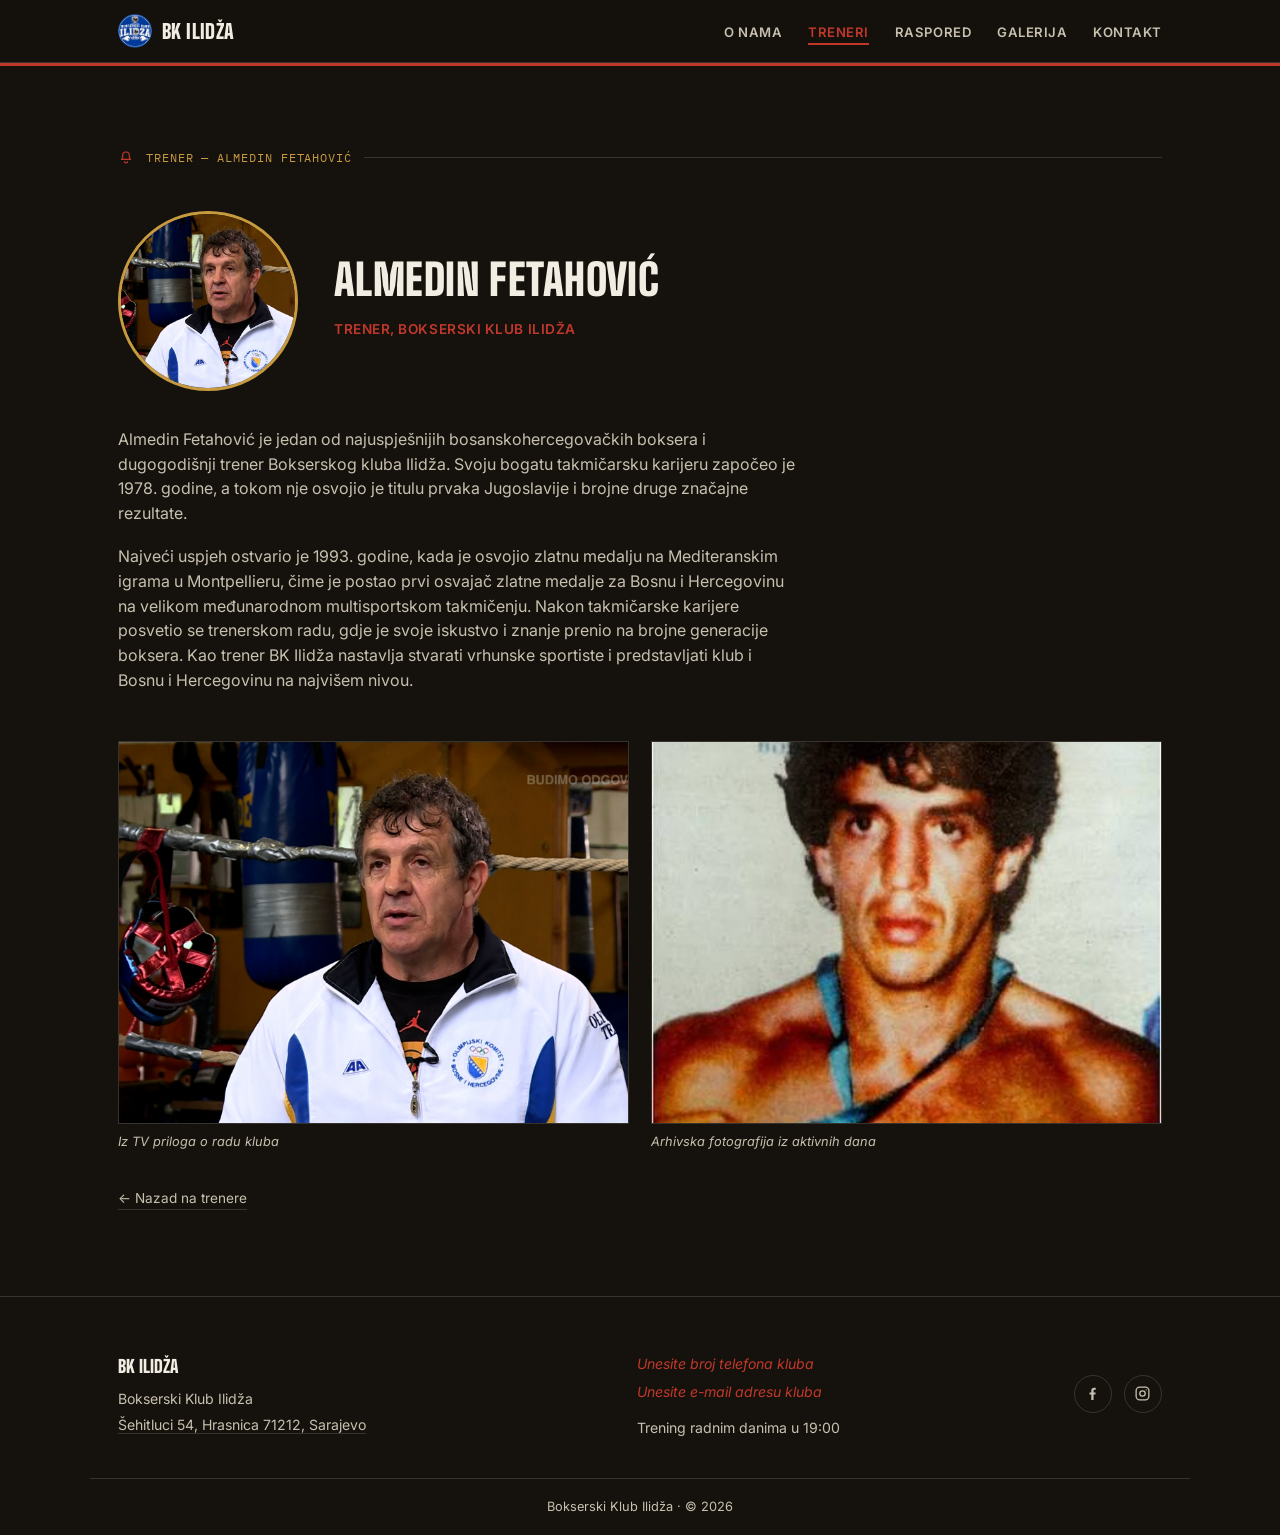
==== almedin-fetahovic.html @ ea3ffb69 "OK" ====
<!DOCTYPE html>
<html lang="bs">
<head>
<meta charset="UTF-8">
<meta name="viewport" content="width=device-width, initial-scale=1.0">
<title>Almedin Fetahović — Trener — Bokserski Klub Ilidža</title>
<meta name="description" content="Biografija trenera Almedina Fetahovića, Bokserski Klub Ilidža.">
<meta property="og:title" content="Almedin Fetahović — Trener — Bokserski Klub Ilidža">
<meta property="og:description" content="Biografija trenera Almedina Fetahovića, Bokserski Klub Ilidža.">
<meta property="og:type" content="website">
<meta name="theme-color" content="#15120d">
<link rel="icon" type="image/png" href="logo.png">
<link rel="apple-touch-icon" href="logo.png">
<link rel="preconnect" href="https://fonts.googleapis.com">
<link href="https://fonts.googleapis.com/css2?family=Big+Shoulders+Display:wght@500;700;900&family=Inter:wght@400;500;600;700&family=IBM+Plex+Mono:wght@500;600&display=swap" rel="stylesheet">
<link rel="stylesheet" href="styles.css">
</head>
<body>
<header>
  <div class="navbar">
    <a href="index.html" class="brand"><span class="dot"><img src="logo.png" alt="BK Ilidža logo"></span>BK Ilidža</a>
    <button class="nav-toggle" id="navToggle" aria-label="Otvori meni">MENI</button>
    <nav>
      <ul id="navList">
        <li><a href="o-nama.html">O nama</a></li>
        <li><a href="treneri.html" class="active">Treneri</a></li>
        <li><a href="raspored.html">Raspored</a></li>
        <li><a href="galerija.html">Galerija</a></li>
        <li><a href="kontakt.html">Kontakt</a></li>
      </ul>
    </nav>
  </div>
</header>
<section id="almedin">
  <div class="wrap">
    <div class="round-label mono"><svg viewBox="0 0 24 24" fill="none" stroke="currentColor" stroke-width="1.8"><path d="M12 3a5 5 0 00-5 5v2.5l-1.5 3.5h13l-1.5-3.5V8a5 5 0 00-5-5z"/><path d="M9.5 17a2.5 2.5 0 005 0"/></svg>Trener — Almedin Fetahović</div>
    <div class="bio-header">
      <div class="bio-photo"><img src="Mico1.jpg" alt="Almedin Fetahović"></div>
      <div>
        <h2 class="section-title" style="margin-bottom:6px;">Almedin Fetahović</h2>
        <span class="coach-role">Trener, Bokserski Klub Ilidža</span>
      </div>
    </div>
    <div class="bio-body">
      <p>
        Almedin Fetahović je jedan od najuspješnijih bosanskohercegovačkih boksera
         i dugogodišnji trener Bokserskog kluba Ilidža. Svoju bogatu takmičarsku karijeru 
         započeo je 1978. godine, a tokom nje osvojio je titulu prvaka Jugoslavije i brojne 
         druge značajne rezultate.
      </p>
      <p>
        Najveći uspjeh ostvario je 1993. godine, 
        kada je osvojio zlatnu medalju na Mediteranskim 
        igrama u Montpellieru, čime je postao prvi osvajač
         zlatne medalje za Bosnu i Hercegovinu na velikom međunarodnom
          multisportskom takmičenju. Nakon takmičarske karijere posvetio 
          se trenerskom radu, gdje je svoje iskustvo i znanje prenio na 
          brojne generacije boksera. Kao trener BK Ilidža nastavlja stvarati
           vrhunske sportiste i predstavljati klub i Bosnu i Hercegovinu na najvišem nivou.
      </p>
    </div>
    <div class="bio-gallery">
      <figure>
        <img src="Mico1.jpg" alt="Almedin Fetahović u sali, iz TV priloga o radu kluba">
        <figcaption>Iz TV priloga o radu kluba</figcaption>
      </figure>
      <figure>
        <img src="mico2.jpg" alt="Almedin Fetahović — arhivska fotografija iz aktivnih takmičarskih dana">
        <figcaption>Arhivska fotografija iz aktivnih dana</figcaption>
      </figure>
    </div>
    <a href="treneri.html" class="back-link">← Nazad na trenere</a>
  </div>
</section>
<footer>
  <div class="wrap footer-inner">
    <div class="footer-col">
      <div class="footer-brand">BK Ilidža</div>
      <p>Bokserski Klub Ilidža</p>
      <p><a href="https://www.google.com/maps/place//data=!4m2!3m1!1s0x4758b60db01014b9:0xf032501351ce068c?sa=X&amp;ved=1t:8290&amp;ictx=111" target="_blank" rel="noopener">Šehitluci 54, Hrasnica 71212, Sarajevo</a></p>
    </div>
    <div class="footer-col footer-contact">
      <span class="fill">Unesite broj telefona kluba</span>
      <span class="fill">Unesite e-mail adresu kluba</span>
      <p style="margin-top:8px;">Trening radnim danima u 19:00</p>
    </div>
    <div class="footer-col">
      <div class="social-row">
        <a href="#" class="fill" title="Facebook — unesite link stranice kluba" aria-label="Facebook">
          <svg viewBox="0 0 24 24" fill="currentColor"><path d="M13.5 21v-7.5H16l.5-3H13.5V8.3c0-.9.3-1.5 1.6-1.5H16.6V4.2C16.3 4.1 15.3 4 14.2 4c-2.3 0-3.9 1.4-3.9 4v2.5H7.8v3h2.5V21h3.2z"/></svg>
        </a>
        <a href="#" class="fill" title="Instagram — unesite link stranice kluba" aria-label="Instagram">
          <svg viewBox="0 0 24 24" fill="none" stroke="currentColor" stroke-width="1.8"><rect x="3" y="3" width="18" height="18" rx="5"/><circle cx="12" cy="12" r="3.8"/><circle cx="17.2" cy="6.8" r="0.9" fill="currentColor" stroke="none"/></svg>
        </a>
      </div>
    </div>
  </div>
  <div class="wrap footer-bottom">Bokserski Klub Ilidža · © <span class="year">2026</span></div>
</footer>
<a href="kontakt.html" class="float-cta" id="floatCta">
  <svg viewBox="0 0 24 24" fill="none" stroke="currentColor" stroke-width="2"><path d="M12 21s-7-6.4-7-11.2A7 7 0 0112 3a7 7 0 017 6.8C19 14.6 12 21 12 21z"/><circle cx="12" cy="9.5" r="2.3"/></svg>
  Dođi na trening
</a>
<script src="common.js"></script>
</body>
</html>
---- styles.css ----
:root{
  --canvas:#15120d;
  --canvas-2:#221d17;
  --ink:#f2ede2;
  --ink-soft:#c7c0af;
  --red:#c1382b;
  --red-deep:#8f261c;
  --gold:#c79a3f;
  --line:rgba(255,255,255,0.14);
  --white:#faf9f6;
  --radius:2px;
}

*{box-sizing:border-box;}
html{scroll-behavior:smooth;}
@media (prefers-reduced-motion: reduce){
  html{scroll-behavior:auto;}
  *{animation-duration:0.001ms !important; transition-duration:0.001ms !important;}
}

body{
  margin:0;
  background:var(--canvas);
  color:var(--ink);
  font-family:'Inter',sans-serif;
  line-height:1.55;
  -webkit-font-smoothing:antialiased;
}

h1,h2,h3{
  font-family:'Big Shoulders Display',sans-serif;
  font-weight:900;
  text-transform:uppercase;
  letter-spacing:0.01em;
  margin:0;
  color:var(--ink);
}

.mono{
  font-family:'IBM Plex Mono',monospace;
  letter-spacing:0.08em;
  text-transform:uppercase;
  font-size:0.72rem;
}

a{color:inherit;}

.wrap{
  max-width:1100px;
  margin:0 auto;
  padding:0 28px;
}

/* ---------- NAV ---------- */
header{
  position:sticky;
  top:0;
  z-index:50;
  background:rgba(21,18,13,0.9);
  backdrop-filter:blur(8px);
  border-bottom:1px solid var(--line);
  box-shadow:0 3px 0 0 var(--red);
}
.navbar{
  display:flex;
  align-items:center;
  justify-content:space-between;
  padding:14px 28px;
  max-width:1100px;
  margin:0 auto;
}
.brand{
  font-family:'Big Shoulders Display',sans-serif;
  font-weight:900;
  font-size:1.25rem;
  text-transform:uppercase;
  letter-spacing:0.02em;
  display:flex;
  align-items:center;
  gap:10px;
  text-decoration:none;
  color:var(--ink);
  transition:color .2s ease;
}
.brand:hover, .brand:focus-visible{color:var(--red);}
.brand .dot{
  width:34px;height:34px;
  display:inline-flex;
  align-items:center;
  justify-content:center;
  flex-shrink:0;
}
.brand .dot img{width:100%;height:100%;object-fit:cover;border-radius:50%;}
nav ul{
  list-style:none;
  display:flex;
  gap:26px;
  margin:0;padding:0;
}
nav a{
  text-decoration:none;
  font-size:0.82rem;
  font-weight:600;
  text-transform:uppercase;
  letter-spacing:0.04em;
  color:var(--ink-soft);
  border-bottom:2px solid transparent;
  padding-bottom:3px;
  transition:border-color .2s ease, color .2s ease;
}
nav a:hover, nav a:focus-visible, nav a.active{
  color:var(--red);
  border-color:var(--red);
}
.nav-toggle{display:none;}

@media (max-width:760px){
  nav ul{
    position:fixed;
    top:62px; left:0; right:0;
    background:var(--canvas);
    flex-direction:column;
    gap:0;
    border-bottom:1px solid var(--line);
    max-height:0;
    overflow:hidden;
    transition:max-height .3s ease;
  }
  nav ul.open{max-height:400px;}
  nav a{
    display:block;
    padding:14px 28px;
    border-bottom:1px solid var(--line);
  }
  .nav-toggle{
    display:block;
    background:none;border:1px solid var(--ink-soft);
    color:var(--ink);
    padding:8px 12px;
    font-family:'IBM Plex Mono',monospace;
    cursor:pointer;
  }
}

/* ---------- HERO PHOTO ZONE (hero + upoznaj klub share one continuous photo/fade) ---------- */
.hero-photo-zone{
  position:relative;
  overflow:hidden;
  background:#0d0b09 url('strana3.jpg') center 22%/cover no-repeat;
}
.hero-photo-zone::before{
  content:"";
  position:absolute;
  inset:0;
  background:
    linear-gradient(180deg, rgba(9,8,6,0.55) 0%, rgba(9,8,6,0.85) 32%, rgba(13,11,9,0.97) 58%, var(--canvas) 80%),
    radial-gradient(ellipse at 50% 15%, rgba(193,56,43,0.10), transparent 55%);
  pointer-events:none;
}
.hero-photo-zone::after{
  content:"";
  position:absolute;
  inset:0;
  background:
    repeating-linear-gradient(
      transparent, transparent 38px,
      rgba(255,255,255,0.02) 39px, rgba(255,255,255,0.02) 40px
    );
  pointer-events:none;
}
.hero-photo-zone > section{position:relative; z-index:1; border-bottom:none;}

/* ---------- HERO ---------- */
.hero{
  padding:130px 0 60px;
}
.hero-inner{position:relative; z-index:1;}
.hero-grid{
  max-width:720px;
  margin:0 auto;
  text-align:center;
}
.eyebrow{
  color:var(--red);
  font-weight:600;
  margin-bottom:22px;
}
.hero h1{
  font-size:clamp(2.4rem, 5.4vw, 4.4rem);
  line-height:0.98;
}
.hero h1 span{color:var(--red);}
.hero-sub{
  max-width:480px;
  margin:26px auto 0;
  font-size:1.05rem;
  color:var(--ink-soft);
}
.hero-actions{
  margin-top:38px;
  display:flex;
  gap:16px;
  flex-wrap:wrap;
  justify-content:center;
}
.btn{
  display:inline-block;
  padding:14px 26px;
  text-decoration:none;
  font-weight:600;
  font-size:0.85rem;
  text-transform:uppercase;
  letter-spacing:0.04em;
  border-radius:var(--radius);
  transition:transform .15s ease, background .2s ease;
}
.btn:hover{transform:translateY(-2px);}
.btn-primary{background:var(--red); color:var(--white);}
.btn-primary:hover{background:var(--red-deep);}
.btn-ghost{background:transparent; border:1px solid var(--ink-soft); color:var(--ink);}
.btn-ghost:hover{border-color:var(--ink);}
.btn-small{padding:9px 18px; font-size:0.75rem;}

.stamp{
  position:relative;
  margin:0 auto 30px;
  width:118px; height:118px;
  border:3px solid var(--gold);
  border-radius:50%;
  background:rgba(21,18,13,0.72);
  backdrop-filter:blur(2px);
  display:flex;
  align-items:center;
  justify-content:center;
  text-align:center;
  transform:rotate(-6deg);
  color:var(--gold);
  font-family:'Big Shoulders Display',sans-serif;
  font-weight:700;
  text-transform:uppercase;
  line-height:1.1;
  font-size:0.85rem;
  padding:8px;
  z-index:2;
}

/* ---------- SECTION SCAFFOLD ---------- */
section{
  padding:86px 0;
  border-bottom:5px double var(--line);
}
section:last-of-type{border-bottom:none;}
#pregled{padding-top:20px;}
.round-label{
  display:flex;
  align-items:center;
  gap:12px;
  margin-bottom:36px;
  color:var(--gold);
}
.round-label svg{
  width:16px; height:16px;
  flex-shrink:0;
  color:var(--red);
}
.round-label::after{
  content:"";
  flex:1;
  height:1px;
  background:var(--line);
}
.section-title{
  font-size:clamp(1.9rem, 4vw, 2.7rem);
  margin-bottom:26px;
}
.lede{
  max-width:640px;
  color:var(--ink-soft);
  font-size:1.02rem;
}

/* ---------- TEASER GRID (home) ---------- */
.teaser-grid{
  margin-top:44px;
  display:grid;
  grid-template-columns:repeat(3,1fr);
  gap:22px;
}
.teaser-card{
  display:block;
  background:var(--canvas-2);
  border:1px solid var(--line);
  padding:28px;
  text-decoration:none;
  color:inherit;
  transition:border-color .2s ease, transform .15s ease;
}
.teaser-card:hover{border-color:var(--red); transform:translateY(-3px);}
.teaser-num{
  font-family:'IBM Plex Mono',monospace;
  color:var(--gold);
  font-size:0.75rem;
  letter-spacing:0.08em;
}
.teaser-card h3{
  font-size:1.15rem;
  margin:12px 0 8px;
  text-transform:none;
  letter-spacing:0;
}
.teaser-card p{
  color:var(--ink-soft);
  font-size:0.88rem;
  margin:0 0 16px;
}
.teaser-arrow{
  color:var(--red);
  font-weight:600;
  font-size:0.78rem;
  text-transform:uppercase;
  letter-spacing:0.04em;
}
@media (max-width:900px){
  .teaser-grid{grid-template-columns:repeat(2,1fr);}
}
@media (max-width:600px){
  .teaser-grid{grid-template-columns:1fr;}
}

/* ---------- ABOUT ---------- */
.about-grid{
  display:grid;
  grid-template-columns:1.1fr 0.9fr;
  gap:60px;
  margin-top:44px;
}
.about-facts{
  display:grid;
  gap:22px;
}
.fact{
  border-left:2px solid var(--red);
  padding-left:18px;
}
.fact .num{
  font-family:'Big Shoulders Display',sans-serif;
  font-weight:900;
  font-size:2rem;
  color:var(--ink);
  display:block;
}
.fact .label{
  color:var(--ink-soft);
  font-size:0.9rem;
}
@media (max-width:760px){
  .about-grid{grid-template-columns:1fr;}
}

/* ---------- COACHES ---------- */
.coach-grid{
  display:grid;
  grid-template-columns:1fr 1fr;
  gap:32px;
  margin-top:44px;
}
.coach-card{
  background:var(--canvas-2);
  border:1px solid var(--line);
  padding:32px;
}
.coach-photo{
  width:96px; height:96px;
  border-radius:50%;
  background:var(--ink);
  color:var(--canvas);
  display:flex;
  align-items:center;
  justify-content:center;
  font-family:'Big Shoulders Display',sans-serif;
  font-weight:700;
  font-size:1.6rem;
  margin-bottom:22px;
  border:2px solid var(--gold);
  overflow:hidden;
}
.coach-photo img{width:100%;height:100%;object-fit:cover;}
.coach-card h3{
  font-size:1.4rem;
  margin-bottom:4px;
}
.coach-role{
  color:var(--red);
  font-weight:600;
  font-size:0.85rem;
  text-transform:uppercase;
  letter-spacing:0.04em;
  margin-bottom:16px;
  display:block;
}
.coach-card p{
  color:var(--ink-soft);
  font-size:0.95rem;
}
.placeholder-note{
  margin-top:14px;
  font-size:0.78rem;
  color:var(--gold);
  font-style:italic;
}
.coach-card .btn{margin-top:18px;}
@media (max-width:760px){
  .coach-grid{grid-template-columns:1fr;}
}

/* ---------- BIO PAGE ---------- */
.bio-header{
  display:grid;
  grid-template-columns:auto 1fr;
  gap:36px;
  align-items:center;
  margin-top:44px;
}
.bio-photo{
  width:180px; height:180px;
  border-radius:50%;
  overflow:hidden;
  border:3px solid var(--gold);
  flex-shrink:0;
}
.bio-photo img{width:100%;height:100%;object-fit:cover;}
.bio-photo.placeholder{
  display:flex;
  align-items:center;
  justify-content:center;
  background:var(--canvas-2);
  color:var(--ink);
  font-family:'Big Shoulders Display',sans-serif;
  font-weight:700;
  font-size:2.6rem;
}
.bio-name h3{font-size:2rem; margin-bottom:6px;}
.bio-gallery{
  margin-top:48px;
  display:grid;
  grid-template-columns:1fr 1fr;
  gap:22px;
}
.bio-gallery figure{margin:0;}
.bio-gallery img{
  width:100%;
  aspect-ratio:4/3;
  object-fit:cover;
  display:block;
  border:1px solid var(--line);
}
.bio-gallery figcaption{
  margin-top:8px;
  font-size:0.8rem;
  color:var(--ink-soft);
  font-style:italic;
}
.bio-body{margin-top:36px; max-width:680px;}
.bio-body p{color:var(--ink-soft); margin-bottom:18px;}
.back-link{
  display:inline-block;
  margin-top:36px;
  color:var(--ink-soft);
  text-decoration:none;
  font-size:0.85rem;
  border-bottom:1px solid var(--line);
}
.back-link:hover{color:var(--red); border-color:var(--red);}
@media (max-width:640px){
  .bio-header{grid-template-columns:1fr; text-align:center;}
  .bio-photo{margin:0 auto;}
  .bio-gallery{grid-template-columns:1fr;}
}

/* ---------- SCHEDULE ---------- */
.schedule-card{
  margin-top:44px;
  background:var(--canvas-2);
  color:var(--ink);
  border:1px solid var(--line);
  padding:52px 44px;
  display:flex;
  align-items:center;
  justify-content:space-between;
  gap:32px;
  flex-wrap:wrap;
}
.schedule-time{
  font-family:'Big Shoulders Display',sans-serif;
  font-weight:900;
  font-size:clamp(2.6rem,6vw,4rem);
  line-height:1;
}
.schedule-time .accent{color:var(--red);}
.schedule-days{
  font-family:'IBM Plex Mono',monospace;
  letter-spacing:0.1em;
  text-transform:uppercase;
  font-size:0.85rem;
  color:var(--ink-soft);
  margin-top:10px;
}
.schedule-note{
  max-width:280px;
  font-size:0.92rem;
  color:var(--ink-soft);
}

/* ---------- MEMBERSHIP / FREE ---------- */
.free-block{
  margin-top:44px;
  display:grid;
  grid-template-columns:auto 1fr;
  gap:40px;
  align-items:center;
}
.free-badge{
  width:170px; height:170px;
  border:3px solid var(--red);
  border-radius:50%;
  display:flex;
  align-items:center;
  justify-content:center;
  text-align:center;
  transform:rotate(-6deg);
  flex-shrink:0;
}
.free-badge span{
  font-family:'Big Shoulders Display',sans-serif;
  font-weight:900;
  font-size:1.7rem;
  color:var(--red);
  text-transform:uppercase;
  line-height:1.05;
}
@media (max-width:640px){
  .free-block{grid-template-columns:1fr; justify-items:center; text-align:center;}
}

/* ---------- GALLERY ---------- */
.gallery-grid{
  margin-top:44px;
  display:grid;
  grid-template-columns:repeat(3,1fr);
  gap:16px;
}
.gallery-item{
  aspect-ratio:4/3;
  background:var(--canvas-2);
  border:1px solid var(--line);
  display:block;
  overflow:hidden;
  position:relative;
}
.gallery-item img{
  width:100%; height:100%;
  object-fit:cover;
  display:block;
  filter:saturate(0.95);
  transition:transform .3s ease, filter .3s ease;
}
.gallery-item:hover img{transform:scale(1.05); filter:saturate(1.05);}
.gallery-item.placeholder{
  border-style:dashed;
  display:flex;
  flex-direction:column;
  align-items:center;
  justify-content:center;
  gap:10px;
  color:var(--ink-soft);
}
.gallery-item.placeholder:hover{border-color:var(--gold); color:var(--gold);}
.gallery-item svg{width:30px;height:30px;opacity:0.7;}
.gallery-item span{font-size:0.75rem; text-transform:uppercase; letter-spacing:0.05em;}
@media (max-width:640px){
  .gallery-grid{grid-template-columns:repeat(2,1fr);}
}

/* ---------- CONTACT ---------- */
.contact-grid{
  margin-top:44px;
  display:grid;
  grid-template-columns:1fr 1fr;
  gap:50px;
}
.contact-list{list-style:none; margin:0; padding:0; display:grid; gap:22px;}
.contact-list li{display:flex; gap:16px; align-items:flex-start;}
.contact-list .ico{
  width:34px;height:34px; flex-shrink:0;
  border:1px solid var(--gold); border-radius:50%;
  display:flex; align-items:center; justify-content:center;
  color:var(--gold);
}
.contact-list b{display:block; font-size:0.95rem;}
.contact-list .fill{color:var(--red); font-style:italic;}
.contact-list a{
  color:var(--ink-soft);
  text-decoration:none;
  border-bottom:1px solid var(--line);
  transition:color .2s ease, border-color .2s ease;
}
.contact-list a:hover{color:var(--red); border-color:var(--red);}
.map-card{
  border:1px solid var(--line);
  background:var(--canvas-2);
  min-height:260px;
  display:flex;
  flex-direction:column;
  overflow:hidden;
}
.map-embed{
  width:100%;
  flex:1;
  min-height:210px;
  border:0;
  display:block;
  filter:invert(0.92) hue-rotate(180deg) contrast(0.88) saturate(0.7);
}
.map-card .map-link{
  display:block;
  text-align:center;
  padding:12px 16px;
  text-decoration:none;
  font-weight:600;
  font-size:0.78rem;
  text-transform:uppercase;
  letter-spacing:0.05em;
  color:var(--white);
  background:var(--red);
  transition:background .2s ease;
}
.map-card .map-link:hover{background:var(--red-deep);}
@media (max-width:760px){
  .contact-grid{grid-template-columns:1fr;}
}

/* ---------- SOCIAL LINKS ---------- */
.social-row{
  display:flex;
  gap:12px;
  margin-top:22px;
}
.social-row a{
  width:38px; height:38px;
  display:flex;
  align-items:center;
  justify-content:center;
  border:1px solid var(--line);
  border-radius:50%;
  color:var(--ink-soft);
  transition:border-color .2s ease, color .2s ease;
  text-decoration:none;
  flex-shrink:0;
}
.social-row a:hover{border-color:var(--red); color:var(--red);}
.social-row svg{width:17px;height:17px;}

/* ---------- FLOATING CTA ---------- */
.float-cta{
  position:fixed;
  right:20px; bottom:20px;
  z-index:60;
  display:inline-flex;
  align-items:center;
  gap:8px;
  padding:14px 20px;
  background:var(--red);
  color:var(--white);
  text-decoration:none;
  font-weight:600;
  font-size:0.82rem;
  text-transform:uppercase;
  letter-spacing:0.04em;
  border-radius:999px;
  box-shadow:0 8px 24px rgba(0,0,0,0.5);
  opacity:0;
  transform:translateY(12px);
  pointer-events:none;
  transition:opacity .25s ease, transform .25s ease, background .2s ease;
}
.float-cta.show{opacity:1; transform:translateY(0); pointer-events:auto;}
.float-cta:hover{background:var(--red-deep);}
.float-cta svg{width:16px;height:16px;}
@media (max-width:520px){
  .float-cta{right:14px; bottom:14px; padding:12px 16px; font-size:0.75rem;}
}

/* ---------- FOOTER ---------- */
footer{
  padding:56px 0 0;
  color:var(--ink-soft);
  font-size:0.88rem;
  border-top:1px solid var(--line);
}
.footer-inner{
  display:grid;
  grid-template-columns:1.2fr 1fr auto;
  gap:32px;
  padding-bottom:36px;
  align-items:start;
}
.footer-brand{
  font-family:'Big Shoulders Display',sans-serif;
  font-weight:900;
  font-size:1.1rem;
  text-transform:uppercase;
  color:var(--ink);
  margin-bottom:8px;
}
.footer-col p{margin:0 0 4px;}
.footer-col a{
  text-decoration:none;
  border-bottom:1px solid var(--line);
}
.footer-col a:hover{color:var(--red); border-color:var(--red);}
.footer-contact{display:grid; gap:6px;}
.footer-contact .fill{color:var(--red); font-style:italic;}
.footer-bottom{
  border-top:1px solid var(--line);
  padding:18px 0;
  text-align:center;
  font-size:0.8rem;
}
@media (max-width:700px){
  .footer-inner{grid-template-columns:1fr; text-align:left;}
}
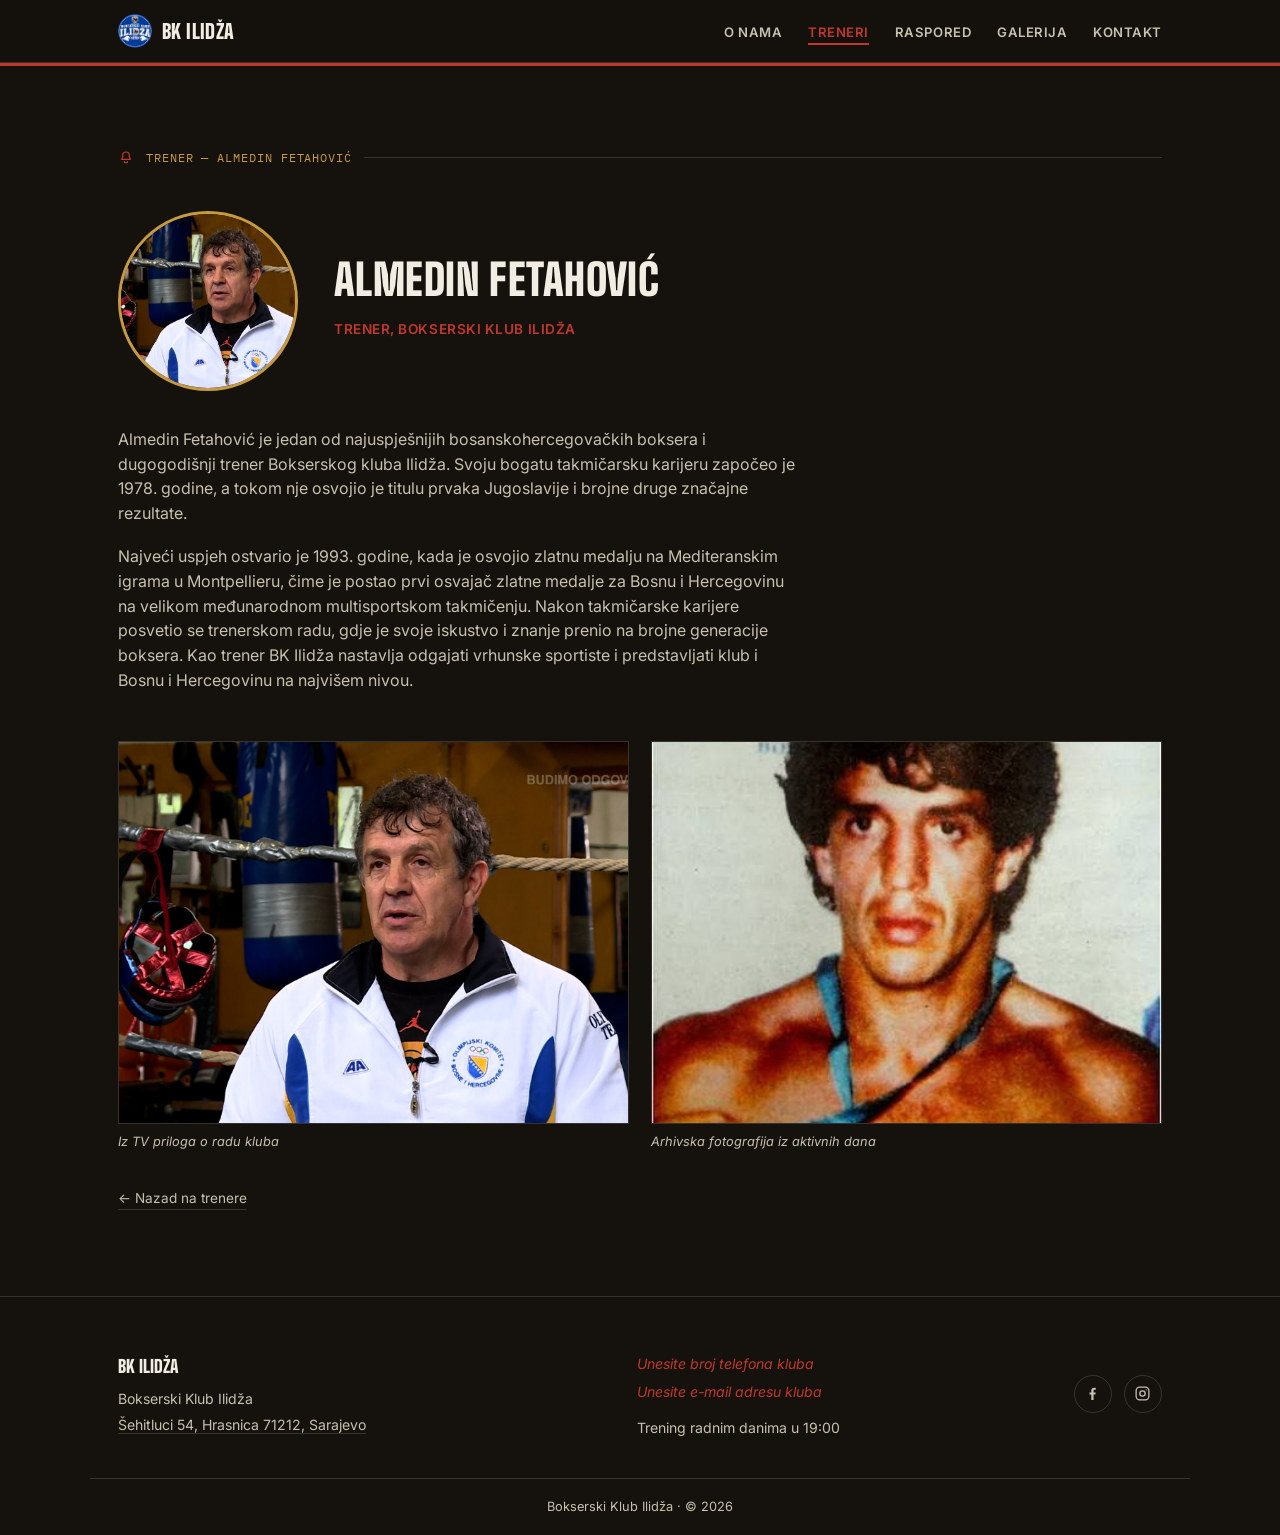
==== commit 52a8c555: "zadnja1" ====
--- a/almedin-fetahovic.html
+++ b/almedin-fetahovic.html
@@ -55,7 +55,7 @@
          zlatne medalje za Bosnu i Hercegovinu na velikom međunarodnom
           multisportskom takmičenju. Nakon takmičarske karijere posvetio 
           se trenerskom radu, gdje je svoje iskustvo i znanje prenio na 
-          brojne generacije boksera. Kao trener BK Ilidža nastavlja stvarati
+          brojne generacije boksera. Kao trener BK Ilidža nastavlja odgajati
            vrhunske sportiste i predstavljati klub i Bosnu i Hercegovinu na najvišem nivou.
       </p>
     </div>
--- a/styles.css
+++ b/styles.css
@@ -16,6 +16,10 @@
 @media (prefers-reduced-motion: reduce){
   html{scroll-behavior:auto;}
   *{animation-duration:0.001ms !important; transition-duration:0.001ms !important;}
+  .hero{min-height:auto !important;}
+  .hero-inner{position:relative !important; min-height:auto !important; padding:130px 0 60px;}
+  .split-left, .split-right{transform:none !important; opacity:1 !important;}
+  .hero-sub, .hero-actions{transform:none !important; opacity:1 !important;}
 }
 
 body{
@@ -114,7 +118,7 @@
 }
 .nav-toggle{display:none;}
 
-@media (max-width:760px){
+@media (max-width:860px){
   nav ul{
     position:fixed;
     top:62px; left:0; right:0;
@@ -145,8 +149,13 @@
 /* ---------- HERO PHOTO ZONE (hero + upoznaj klub share one continuous photo/fade) ---------- */
 .hero-photo-zone{
   position:relative;
-  overflow:hidden;
-  background:#0d0b09 url('strana3.jpg') center 22%/cover no-repeat;
+  background:
+       
+        url("pozadinab.png");
+    background-size: width="200 ";
+    background-position: center top;
+    background-attachment: fixed;
+    background-repeat: no-repeat;
 }
 .hero-photo-zone::before{
   content:"";
@@ -170,31 +179,71 @@
 }
 .hero-photo-zone > section{position:relative; z-index:1; border-bottom:none;}
 
-/* ---------- HERO ---------- */
+/* ---------- HERO (sticky title that "opens" into Upoznaj klub as you scroll) ---------- */
 .hero{
-  padding:130px 0 60px;
-}
-.hero-inner{position:relative; z-index:1;}
+  --p:0;
+  position:relative;
+  min-height:175vh;
+}
+.hero-inner{
+  position:sticky;
+  top:0;
+  min-height:100vh;
+  display:flex;
+  align-items:center;
+  justify-content:center;
+  overflow:hidden;
+  z-index:1;
+}
 .hero-grid{
-  max-width:720px;
+  max-width:760px;
   margin:0 auto;
   text-align:center;
-}
-.eyebrow{
+  width:100%;
+}
+.split-title{
+  display:flex;
+  flex-wrap:wrap;
+  justify-content:center;
+  gap:0 0.4em;
+  perspective:1400px;
+  font-family:'Big Shoulders Display',sans-serif;
+  font-weight:900;
+  text-transform:uppercase;
+  letter-spacing:0.01em;
+  font-size:clamp(2.2rem, 5.6vw, 4.6rem);
+  line-height:0.98;
+  color:var(--ink);
+  margin:0;
+}
+.split-half{
+  display:inline-block;
+  will-change:transform, opacity;
+  transform-style:preserve-3d;
+}
+.split-left{
+  transform:
+    translateX(calc(var(--p) * -60vw))
+    translateZ(calc(var(--p) * -260px))
+    rotateY(calc(var(--p) * -38deg));
+  opacity:max(0, calc(1 - var(--p) * 1.15));
+}
+.split-right{
   color:var(--red);
-  font-weight:600;
-  margin-bottom:22px;
-}
-.hero h1{
-  font-size:clamp(2.4rem, 5.4vw, 4.4rem);
-  line-height:0.98;
-}
-.hero h1 span{color:var(--red);}
+  transform:
+    translateX(calc(var(--p) * 60vw))
+    translateZ(calc(var(--p) * -260px))
+    rotateY(calc(var(--p) * 38deg));
+  opacity:max(0, calc(1 - var(--p) * 1.15));
+}
 .hero-sub{
   max-width:480px;
   margin:26px auto 0;
   font-size:1.05rem;
-  color:var(--ink-soft);
+  letter-spacing:0.03em;
+  color:var(--ink-soft);
+  opacity:max(0, calc(1 - var(--p) * 1.6));
+  transform:translateY(calc(var(--p) * 24px));
 }
 .hero-actions{
   margin-top:38px;
@@ -202,6 +251,8 @@
   gap:16px;
   flex-wrap:wrap;
   justify-content:center;
+  opacity:max(0, calc(1 - var(--p) * 1.6));
+  transform:translateY(calc(var(--p) * 24px));
 }
 .btn{
   display:inline-block;
@@ -251,6 +302,13 @@
 }
 section:last-of-type{border-bottom:none;}
 #pregled{padding-top:20px;}
+
+@media (max-width:560px){
+  .wrap{padding:0 20px;}
+  section{padding:52px 0;}
+  #pregled{padding-top:16px;}
+  .hero{padding:90px 0 46px;}
+}
 .round-label{
   display:flex;
   align-items:center;
@@ -320,19 +378,49 @@
   text-transform:uppercase;
   letter-spacing:0.04em;
 }
-@media (max-width:900px){
+@media (max-width:860px){
   .teaser-grid{grid-template-columns:repeat(2,1fr);}
 }
-@media (max-width:600px){
+@media (max-width:560px){
   .teaser-grid{grid-template-columns:1fr;}
 }
 
 /* ---------- ABOUT ---------- */
+#o-nama {
+    position: relative;
+    min-height: 100vh;
+    background:
+        linear-gradient(
+            rgba(10,10,10,0.75),
+            rgba(10,10,10,0.85)
+        ),
+        url("pozadina4.jpg");
+    background-size: width="200 ";
+    background-position: center top;
+    background-attachment: fixed;
+    background-repeat: no-repeat;
+}
+
+
+#o-nama .wrap {
+    position: relative;
+    z-index: 2;
+}
+
+
+.about-grid,
+.free-block,
+.map-card {
+    background: rgba(0,0,0,0.55);
+    backdrop-filter: blur(8px);
+    border: 1px solid rgba(212,175,55,0.25);
+    border-radius: 20px;
+}
 .about-grid{
   display:grid;
   grid-template-columns:1.1fr 0.9fr;
   gap:60px;
-  margin-top:44px;
+  margin-top:64px;
 }
 .about-facts{
   display:grid;
@@ -353,8 +441,9 @@
   color:var(--ink-soft);
   font-size:0.9rem;
 }
-@media (max-width:760px){
+@media (max-width:860px){
   .about-grid{grid-template-columns:1fr;}
+  
 }
 
 /* ---------- COACHES ---------- */
@@ -409,7 +498,7 @@
   font-style:italic;
 }
 .coach-card .btn{margin-top:18px;}
-@media (max-width:760px){
+@media (max-width:860px){
   .coach-grid{grid-template-columns:1fr;}
 }
 
@@ -462,6 +551,35 @@
 }
 .bio-body{margin-top:36px; max-width:680px;}
 .bio-body p{color:var(--ink-soft); margin-bottom:18px;}
+.bio-body h3{
+  font-family:'Big Shoulders Display',sans-serif;
+  font-weight:700;
+  text-transform:uppercase;
+  letter-spacing:0.02em;
+  font-size:1.15rem;
+  color:var(--ink);
+  margin:30px 0 14px;
+}
+.bio-body ul{
+  list-style:none;
+  margin:0 0 18px;
+  padding:0;
+  display:grid;
+  gap:12px;
+}
+.bio-body ul li{
+  color:var(--ink-soft);
+  padding-left:20px;
+  position:relative;
+}
+.bio-body ul li::before{
+  content:"";
+  position:absolute;
+  left:0; top:9px;
+  width:8px; height:2px;
+  background:var(--red);
+}
+.bio-body ul li b{color:var(--ink); font-weight:600;}
 .back-link{
   display:inline-block;
   margin-top:36px;
@@ -471,7 +589,7 @@
   border-bottom:1px solid var(--line);
 }
 .back-link:hover{color:var(--red); border-color:var(--red);}
-@media (max-width:640px){
+@media (max-width:560px){
   .bio-header{grid-template-columns:1fr; text-align:center;}
   .bio-photo{margin:0 auto;}
   .bio-gallery{grid-template-columns:1fr;}
@@ -538,7 +656,7 @@
   text-transform:uppercase;
   line-height:1.05;
 }
-@media (max-width:640px){
+@media (max-width:560px){
   .free-block{grid-template-columns:1fr; justify-items:center; text-align:center;}
 }
 
@@ -577,7 +695,7 @@
 .gallery-item.placeholder:hover{border-color:var(--gold); color:var(--gold);}
 .gallery-item svg{width:30px;height:30px;opacity:0.7;}
 .gallery-item span{font-size:0.75rem; text-transform:uppercase; letter-spacing:0.05em;}
-@media (max-width:640px){
+@media (max-width:560px){
   .gallery-grid{grid-template-columns:repeat(2,1fr);}
 }
 
@@ -587,6 +705,7 @@
   display:grid;
   grid-template-columns:1fr 1fr;
   gap:50px;
+   
 }
 .contact-list{list-style:none; margin:0; padding:0; display:grid; gap:22px;}
 .contact-list li{display:flex; gap:16px; align-items:flex-start;}
@@ -635,7 +754,7 @@
   transition:background .2s ease;
 }
 .map-card .map-link:hover{background:var(--red-deep);}
-@media (max-width:760px){
+@media (max-width:860px){
   .contact-grid{grid-template-columns:1fr;}
 }
 
@@ -686,8 +805,11 @@
 .float-cta.show{opacity:1; transform:translateY(0); pointer-events:auto;}
 .float-cta:hover{background:var(--red-deep);}
 .float-cta svg{width:16px;height:16px;}
-@media (max-width:520px){
+@media (max-width:560px){
   .float-cta{right:14px; bottom:14px; padding:12px 16px; font-size:0.75rem;}
+  .hero{min-height:135vh;}
+  .split-left{transform:translateX(calc(var(--p) * -45vw)) translateZ(calc(var(--p) * -180px)) rotateY(calc(var(--p) * -30deg));}
+  .split-right{transform:translateX(calc(var(--p) * 45vw)) translateZ(calc(var(--p) * -180px)) rotateY(calc(var(--p) * 30deg));}
 }
 
 /* ---------- FOOTER ---------- */
@@ -726,6 +848,6 @@
   text-align:center;
   font-size:0.8rem;
 }
-@media (max-width:700px){
+@media (max-width:860px){
   .footer-inner{grid-template-columns:1fr; text-align:left;}
 }
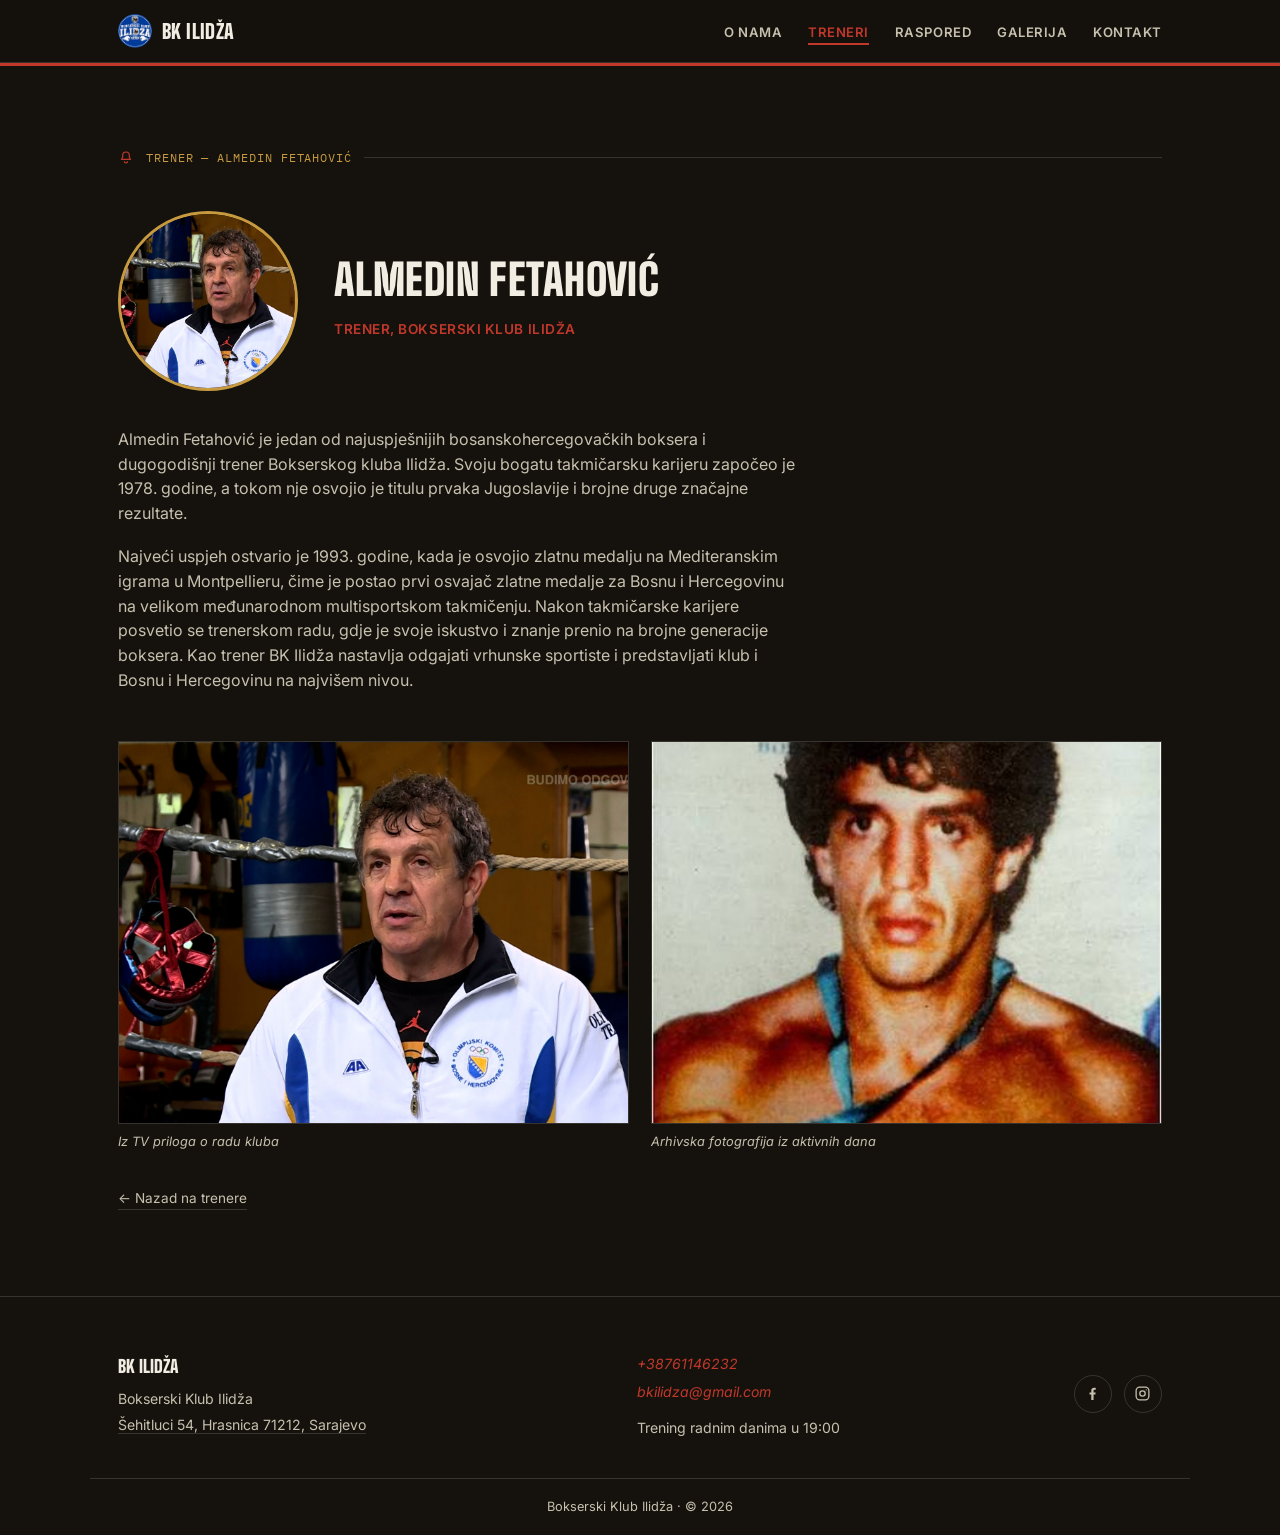
==== commit 6710abb2: "Final2" ====
--- a/almedin-fetahovic.html
+++ b/almedin-fetahovic.html
@@ -9,8 +9,8 @@
 <meta property="og:description" content="Biografija trenera Almedina Fetahovića, Bokserski Klub Ilidža.">
 <meta property="og:type" content="website">
 <meta name="theme-color" content="#15120d">
-<link rel="icon" type="image/png" href="logo.png">
-<link rel="apple-touch-icon" href="logo.png">
+<link rel="icon" type="image/png" href="slike/logo.png">
+<link rel="apple-touch-icon" href="slike/logo.png">
 <link rel="preconnect" href="https://fonts.googleapis.com">
 <link href="https://fonts.googleapis.com/css2?family=Big+Shoulders+Display:wght@500;700;900&family=Inter:wght@400;500;600;700&family=IBM+Plex+Mono:wght@500;600&display=swap" rel="stylesheet">
 <link rel="stylesheet" href="styles.css">
@@ -18,7 +18,7 @@
 <body>
 <header>
   <div class="navbar">
-    <a href="index.html" class="brand"><span class="dot"><img src="logo.png" alt="BK Ilidža logo"></span>BK Ilidža</a>
+    <a href="index.html" class="brand"><span class="dot"><img src="slike/logo.png" alt="BK Ilidža logo"></span>BK Ilidža</a>
     <button class="nav-toggle" id="navToggle" aria-label="Otvori meni">MENI</button>
     <nav>
       <ul id="navList">
@@ -35,7 +35,7 @@
   <div class="wrap">
     <div class="round-label mono"><svg viewBox="0 0 24 24" fill="none" stroke="currentColor" stroke-width="1.8"><path d="M12 3a5 5 0 00-5 5v2.5l-1.5 3.5h13l-1.5-3.5V8a5 5 0 00-5-5z"/><path d="M9.5 17a2.5 2.5 0 005 0"/></svg>Trener — Almedin Fetahović</div>
     <div class="bio-header">
-      <div class="bio-photo"><img src="Mico1.jpg" alt="Almedin Fetahović"></div>
+      <div class="bio-photo"><img src="slike/Mico1.jpg" alt="Almedin Fetahović"></div>
       <div>
         <h2 class="section-title" style="margin-bottom:6px;">Almedin Fetahović</h2>
         <span class="coach-role">Trener, Bokserski Klub Ilidža</span>
@@ -61,11 +61,11 @@
     </div>
     <div class="bio-gallery">
       <figure>
-        <img src="Mico1.jpg" alt="Almedin Fetahović u sali, iz TV priloga o radu kluba">
+        <img src="slike/Mico1.jpg" alt="Almedin Fetahović u sali, iz TV priloga o radu kluba">
         <figcaption>Iz TV priloga o radu kluba</figcaption>
       </figure>
       <figure>
-        <img src="mico2.jpg" alt="Almedin Fetahović — arhivska fotografija iz aktivnih takmičarskih dana">
+        <img src="slike/mico2.jpg" alt="Almedin Fetahović — arhivska fotografija iz aktivnih takmičarskih dana">
         <figcaption>Arhivska fotografija iz aktivnih dana</figcaption>
       </figure>
     </div>
@@ -80,8 +80,8 @@
       <p><a href="https://www.google.com/maps/place//data=!4m2!3m1!1s0x4758b60db01014b9:0xf032501351ce068c?sa=X&amp;ved=1t:8290&amp;ictx=111" target="_blank" rel="noopener">Šehitluci 54, Hrasnica 71212, Sarajevo</a></p>
     </div>
     <div class="footer-col footer-contact">
-      <span class="fill">Unesite broj telefona kluba</span>
-      <span class="fill">Unesite e-mail adresu kluba</span>
+      <span class="fill">+38761146232</span>
+      <span class="fill">bkilidza@gmail.com</span>
       <p style="margin-top:8px;">Trening radnim danima u 19:00</p>
     </div>
     <div class="footer-col">
--- a/styles.css
+++ b/styles.css
@@ -151,7 +151,7 @@
   position:relative;
   background:
        
-        url("pozadinab.png");
+        url("slike/pozadina0.png");
     background-size: width="200 ";
     background-position: center top;
     background-attachment: fixed;
@@ -394,7 +394,7 @@
             rgba(10,10,10,0.75),
             rgba(10,10,10,0.85)
         ),
-        url("pozadina4.jpg");
+        url("slike/pozadina4.jpg");
     background-size: width="200 ";
     background-position: center top;
     background-attachment: fixed;
@@ -850,4 +850,4 @@
 }
 @media (max-width:860px){
   .footer-inner{grid-template-columns:1fr; text-align:left;}
-}
+}
